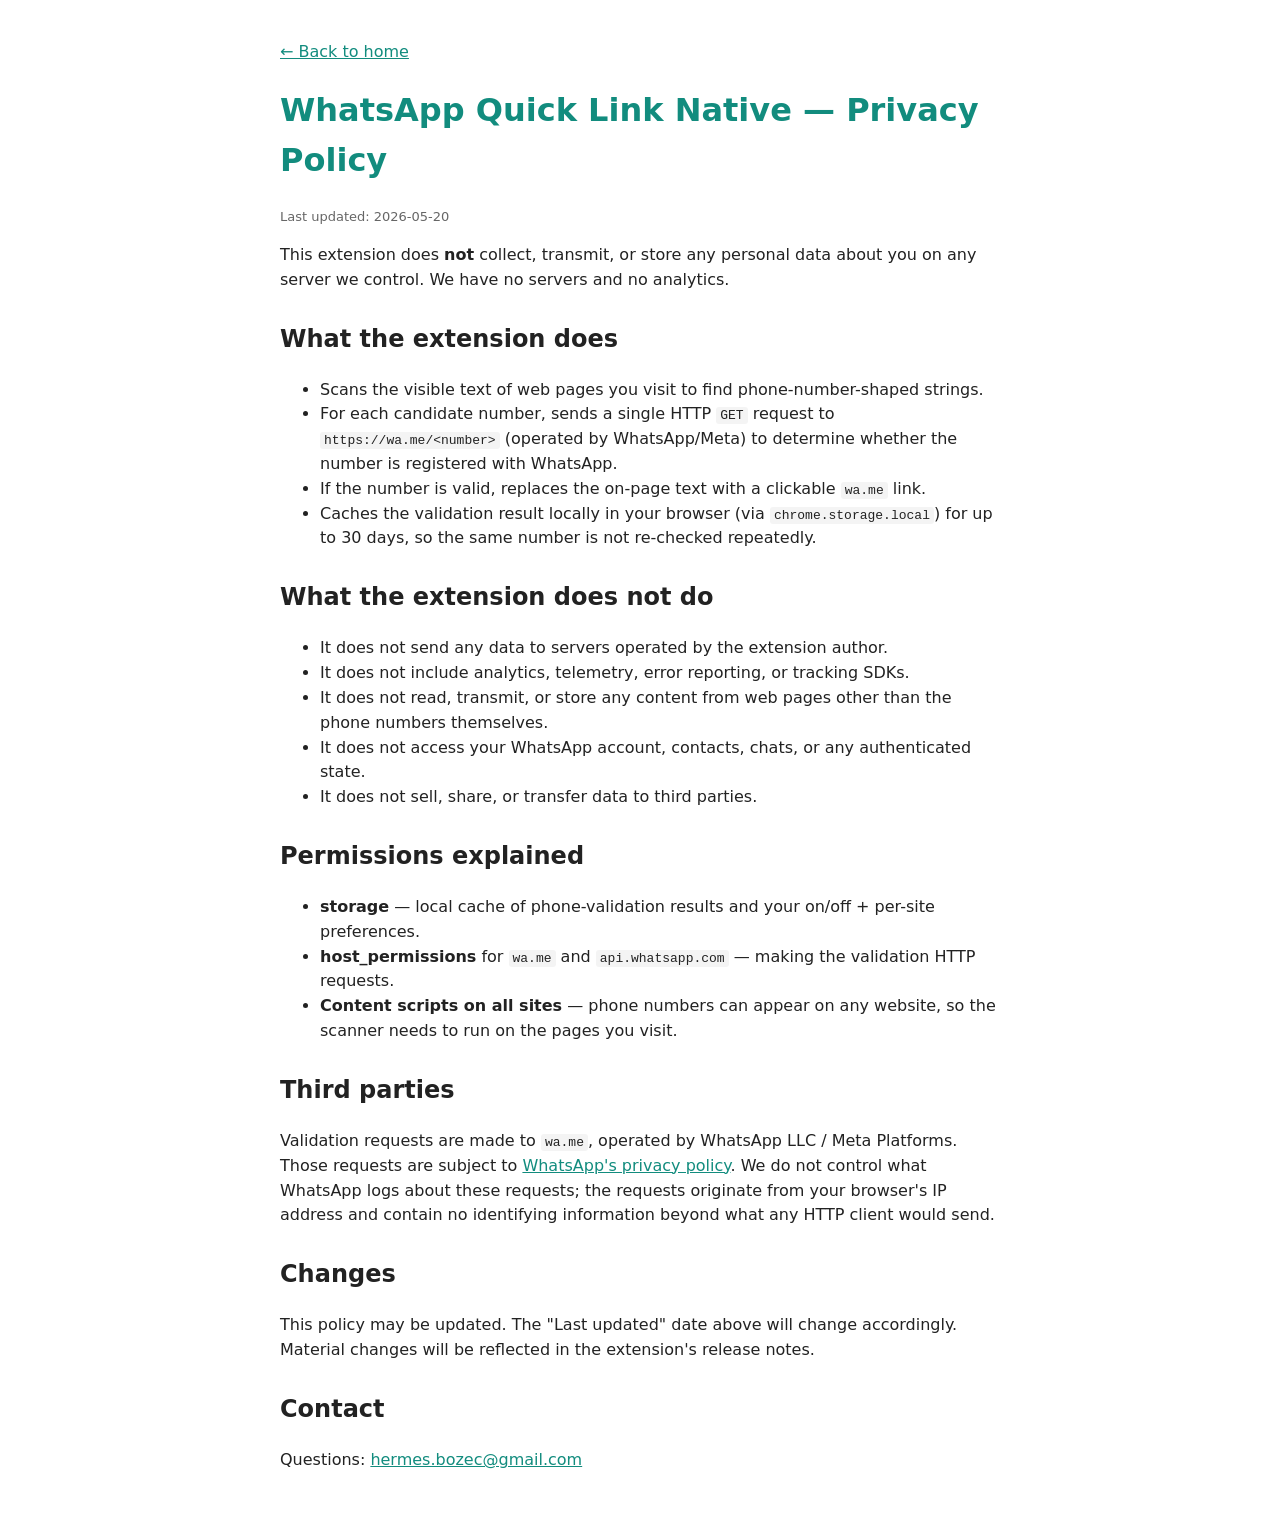
==== docs/privacy.html @ ec95a1ec "Initial release v0.2.0" ====
<!doctype html>
<html lang="en">
<head>
<meta charset="utf-8">
<title>WhatsApp Quick Link Native — Privacy Policy</title>
<meta name="viewport" content="width=device-width,initial-scale=1">
<style>
  body { font-family: -apple-system, system-ui, sans-serif; max-width: 720px; margin: 40px auto; padding: 0 20px; color: #222; line-height: 1.55; }
  h1 { color: #128C7E; }
  h2 { margin-top: 28px; }
  code { background: #f4f4f4; padding: 1px 4px; border-radius: 3px; }
  .updated { color: #666; font-size: 13px; }
  a { color: #128C7E; }
</style>
</head>
<body>
<p><a href="./">&larr; Back to home</a></p>
<h1>WhatsApp Quick Link Native — Privacy Policy</h1>
<p class="updated">Last updated: 2026-05-20</p>

<p>This extension does <strong>not</strong> collect, transmit, or store any personal data about you on any server we control. We have no servers and no analytics.</p>

<h2>What the extension does</h2>
<ul>
  <li>Scans the visible text of web pages you visit to find phone-number-shaped strings.</li>
  <li>For each candidate number, sends a single HTTP <code>GET</code> request to <code>https://wa.me/&lt;number&gt;</code> (operated by WhatsApp/Meta) to determine whether the number is registered with WhatsApp.</li>
  <li>If the number is valid, replaces the on-page text with a clickable <code>wa.me</code> link.</li>
  <li>Caches the validation result locally in your browser (via <code>chrome.storage.local</code>) for up to 30 days, so the same number is not re-checked repeatedly.</li>
</ul>

<h2>What the extension does not do</h2>
<ul>
  <li>It does not send any data to servers operated by the extension author.</li>
  <li>It does not include analytics, telemetry, error reporting, or tracking SDKs.</li>
  <li>It does not read, transmit, or store any content from web pages other than the phone numbers themselves.</li>
  <li>It does not access your WhatsApp account, contacts, chats, or any authenticated state.</li>
  <li>It does not sell, share, or transfer data to third parties.</li>
</ul>

<h2>Permissions explained</h2>
<ul>
  <li><strong>storage</strong> — local cache of phone-validation results and your on/off + per-site preferences.</li>
  <li><strong>host_permissions</strong> for <code>wa.me</code> and <code>api.whatsapp.com</code> — making the validation HTTP requests.</li>
  <li><strong>Content scripts on all sites</strong> — phone numbers can appear on any website, so the scanner needs to run on the pages you visit.</li>
</ul>

<h2>Third parties</h2>
<p>Validation requests are made to <code>wa.me</code>, operated by WhatsApp LLC / Meta Platforms. Those requests are subject to <a href="https://www.whatsapp.com/legal/privacy-policy">WhatsApp's privacy policy</a>. We do not control what WhatsApp logs about these requests; the requests originate from your browser's IP address and contain no identifying information beyond what any HTTP client would send.</p>

<h2>Changes</h2>
<p>This policy may be updated. The "Last updated" date above will change accordingly. Material changes will be reflected in the extension's release notes.</p>

<h2>Contact</h2>
<p>Questions: <a href="mailto:hermes.bozec@gmail.com">hermes.bozec@gmail.com</a></p>
</body>
</html>
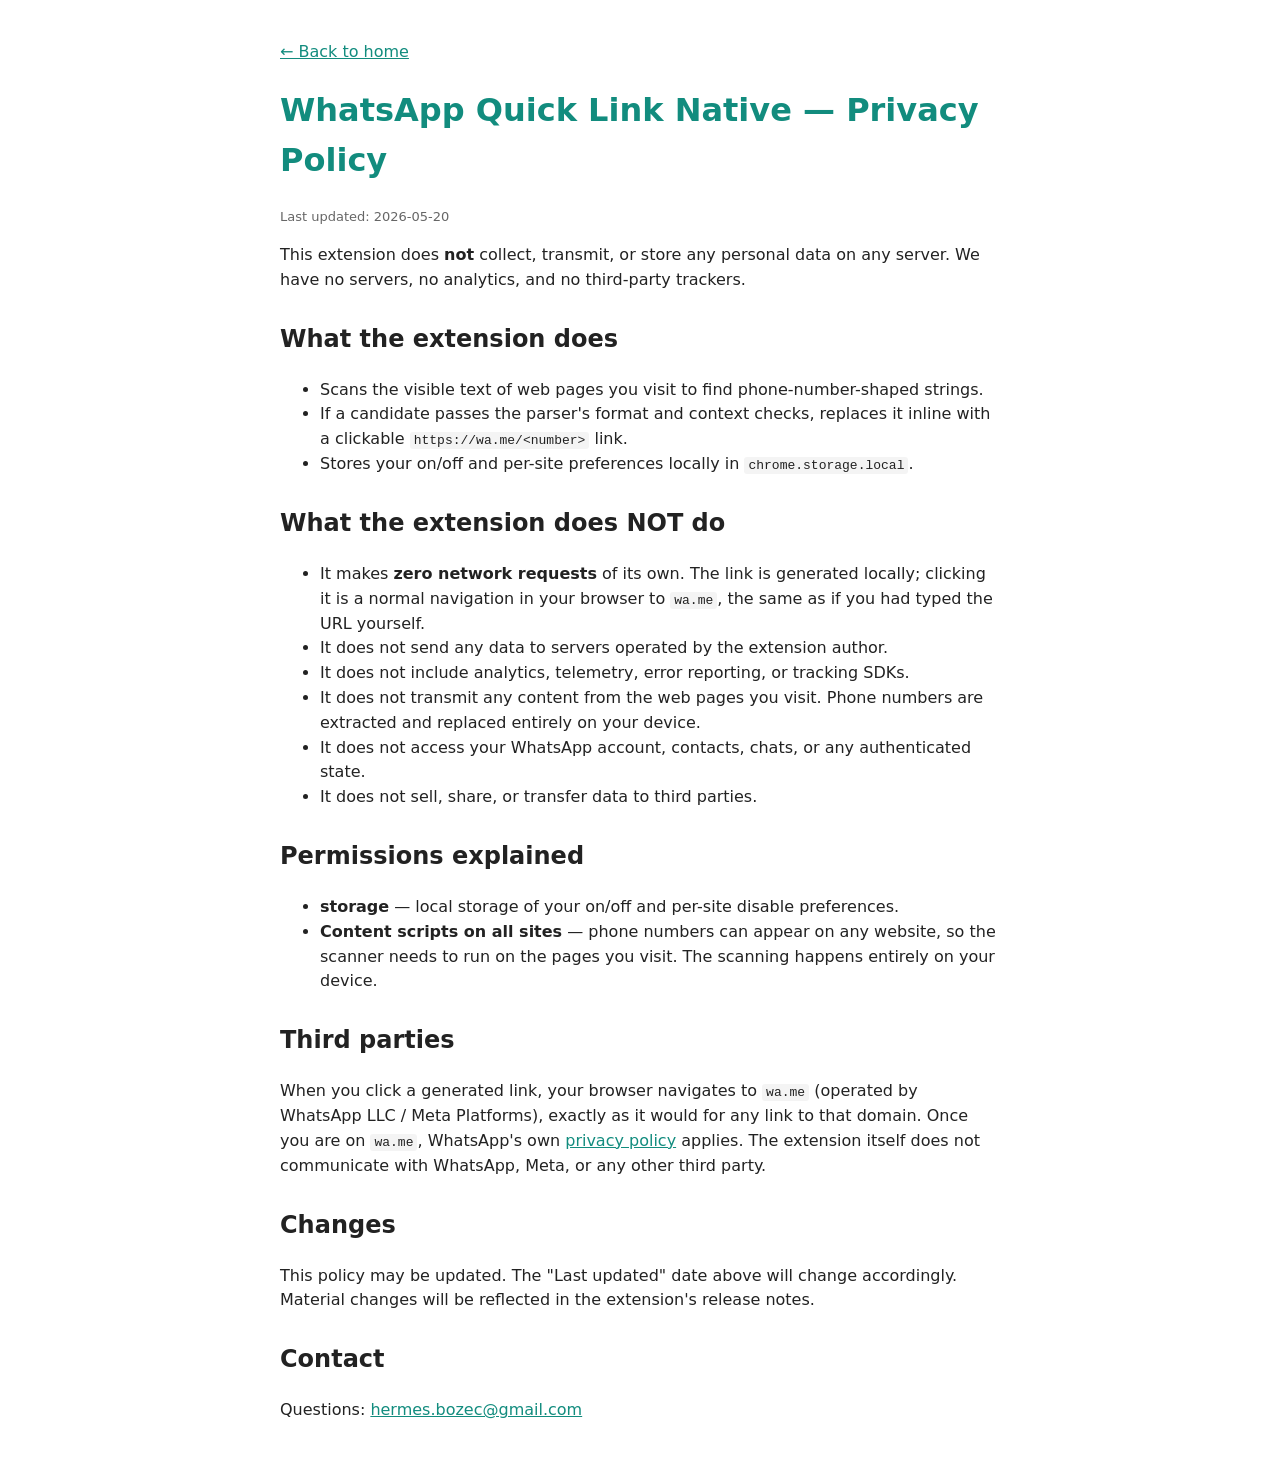
==== commit b31f4ed1: "v0.4.0: drop wa.me validation, harden parser, add tests wa.me cannot be validated server-side anymor" ====
--- a/docs/privacy.html
+++ b/docs/privacy.html
@@ -18,34 +18,33 @@
 <h1>WhatsApp Quick Link Native — Privacy Policy</h1>
 <p class="updated">Last updated: 2026-05-20</p>
 
-<p>This extension does <strong>not</strong> collect, transmit, or store any personal data about you on any server we control. We have no servers and no analytics.</p>
+<p>This extension does <strong>not</strong> collect, transmit, or store any personal data on any server. We have no servers, no analytics, and no third-party trackers.</p>
 
 <h2>What the extension does</h2>
 <ul>
   <li>Scans the visible text of web pages you visit to find phone-number-shaped strings.</li>
-  <li>For each candidate number, sends a single HTTP <code>GET</code> request to <code>https://wa.me/&lt;number&gt;</code> (operated by WhatsApp/Meta) to determine whether the number is registered with WhatsApp.</li>
-  <li>If the number is valid, replaces the on-page text with a clickable <code>wa.me</code> link.</li>
-  <li>Caches the validation result locally in your browser (via <code>chrome.storage.local</code>) for up to 30 days, so the same number is not re-checked repeatedly.</li>
+  <li>If a candidate passes the parser's format and context checks, replaces it inline with a clickable <code>https://wa.me/&lt;number&gt;</code> link.</li>
+  <li>Stores your on/off and per-site preferences locally in <code>chrome.storage.local</code>.</li>
 </ul>
 
-<h2>What the extension does not do</h2>
+<h2>What the extension does NOT do</h2>
 <ul>
+  <li>It makes <strong>zero network requests</strong> of its own. The link is generated locally; clicking it is a normal navigation in your browser to <code>wa.me</code>, the same as if you had typed the URL yourself.</li>
   <li>It does not send any data to servers operated by the extension author.</li>
   <li>It does not include analytics, telemetry, error reporting, or tracking SDKs.</li>
-  <li>It does not read, transmit, or store any content from web pages other than the phone numbers themselves.</li>
+  <li>It does not transmit any content from the web pages you visit. Phone numbers are extracted and replaced entirely on your device.</li>
   <li>It does not access your WhatsApp account, contacts, chats, or any authenticated state.</li>
   <li>It does not sell, share, or transfer data to third parties.</li>
 </ul>
 
 <h2>Permissions explained</h2>
 <ul>
-  <li><strong>storage</strong> — local cache of phone-validation results and your on/off + per-site preferences.</li>
-  <li><strong>host_permissions</strong> for <code>wa.me</code> and <code>api.whatsapp.com</code> — making the validation HTTP requests.</li>
-  <li><strong>Content scripts on all sites</strong> — phone numbers can appear on any website, so the scanner needs to run on the pages you visit.</li>
+  <li><strong>storage</strong> — local storage of your on/off and per-site disable preferences.</li>
+  <li><strong>Content scripts on all sites</strong> — phone numbers can appear on any website, so the scanner needs to run on the pages you visit. The scanning happens entirely on your device.</li>
 </ul>
 
 <h2>Third parties</h2>
-<p>Validation requests are made to <code>wa.me</code>, operated by WhatsApp LLC / Meta Platforms. Those requests are subject to <a href="https://www.whatsapp.com/legal/privacy-policy">WhatsApp's privacy policy</a>. We do not control what WhatsApp logs about these requests; the requests originate from your browser's IP address and contain no identifying information beyond what any HTTP client would send.</p>
+<p>When you click a generated link, your browser navigates to <code>wa.me</code> (operated by WhatsApp LLC / Meta Platforms), exactly as it would for any link to that domain. Once you are on <code>wa.me</code>, WhatsApp's own <a href="https://www.whatsapp.com/legal/privacy-policy">privacy policy</a> applies. The extension itself does not communicate with WhatsApp, Meta, or any other third party.</p>
 
 <h2>Changes</h2>
 <p>This policy may be updated. The "Last updated" date above will change accordingly. Material changes will be reflected in the extension's release notes.</p>
